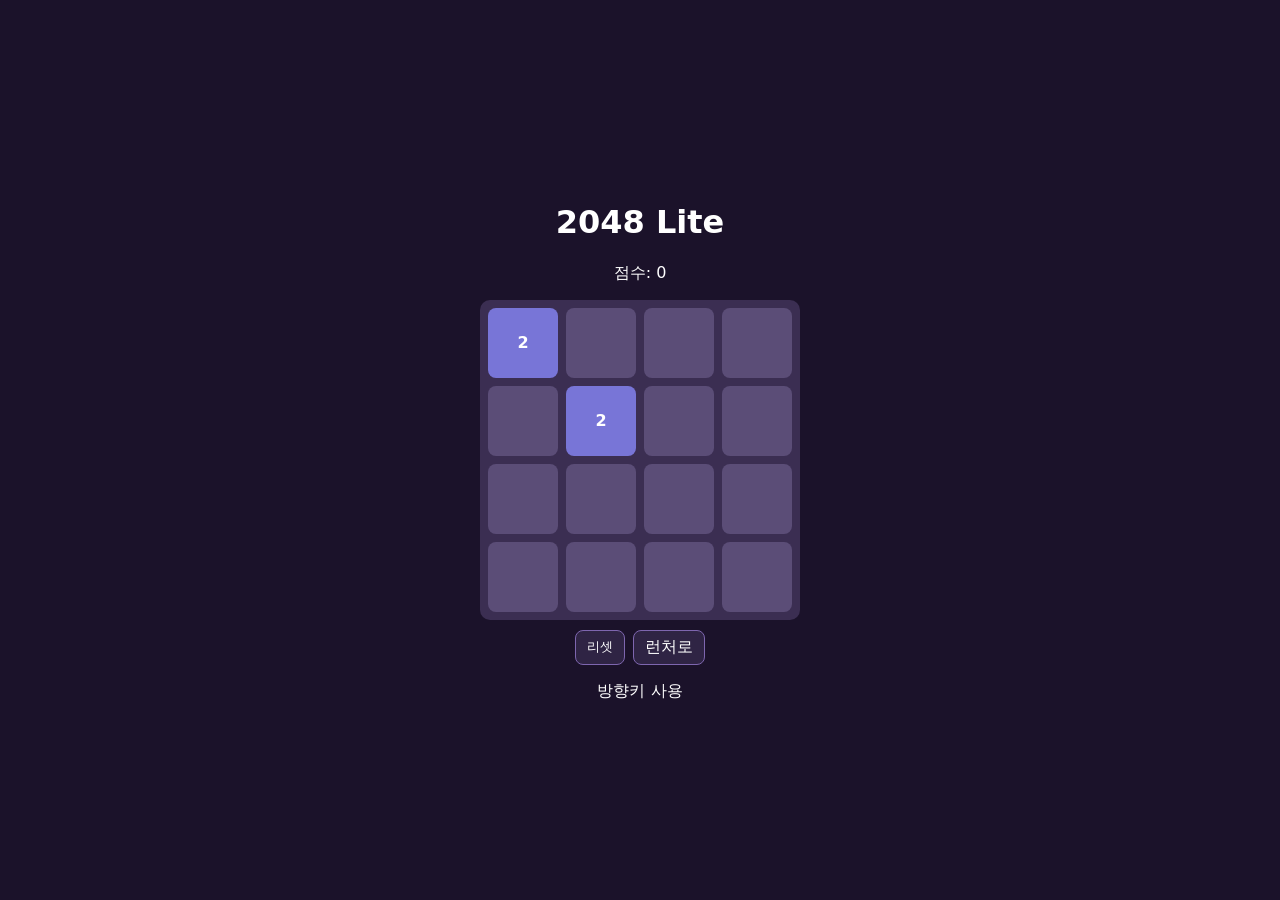
==== games/2048/index.html @ d4ab2a86 "Add 8 casual web games with planning and specs" ====
<!doctype html><html lang="ko"><head><meta charset="UTF-8"><meta name="viewport" content="width=device-width,initial-scale=1"><title>2048 Lite</title><link rel="stylesheet" href="styles.css"></head><body><main class="app"><h1>2048 Lite</h1><p>점수: <span id="score">0</span></p><div id="grid" class="grid"></div><div class="actions"><button id="reset">리셋</button><a href="../../index.html">런처로</a></div><p class="hint">방향키 사용</p></main><script src="game.js"></script></body></html>
---- games/2048/styles.css ----
body{margin:0;min-height:100vh;display:grid;place-items:center;background:#1b122a;color:#fff;font-family:system-ui}
.app{text-align:center}.grid{display:grid;grid-template-columns:repeat(4,70px);gap:8px;background:#3b2e52;padding:8px;border-radius:10px}
.cell{width:70px;height:70px;border-radius:8px;display:grid;place-items:center;font-weight:700;background:#5b4d77}
.actions{margin-top:10px;display:flex;gap:8px;justify-content:center}button,a{padding:.4rem .7rem;border:1px solid #7e66af;background:#2f2444;color:#fff;border-radius:8px;text-decoration:none}
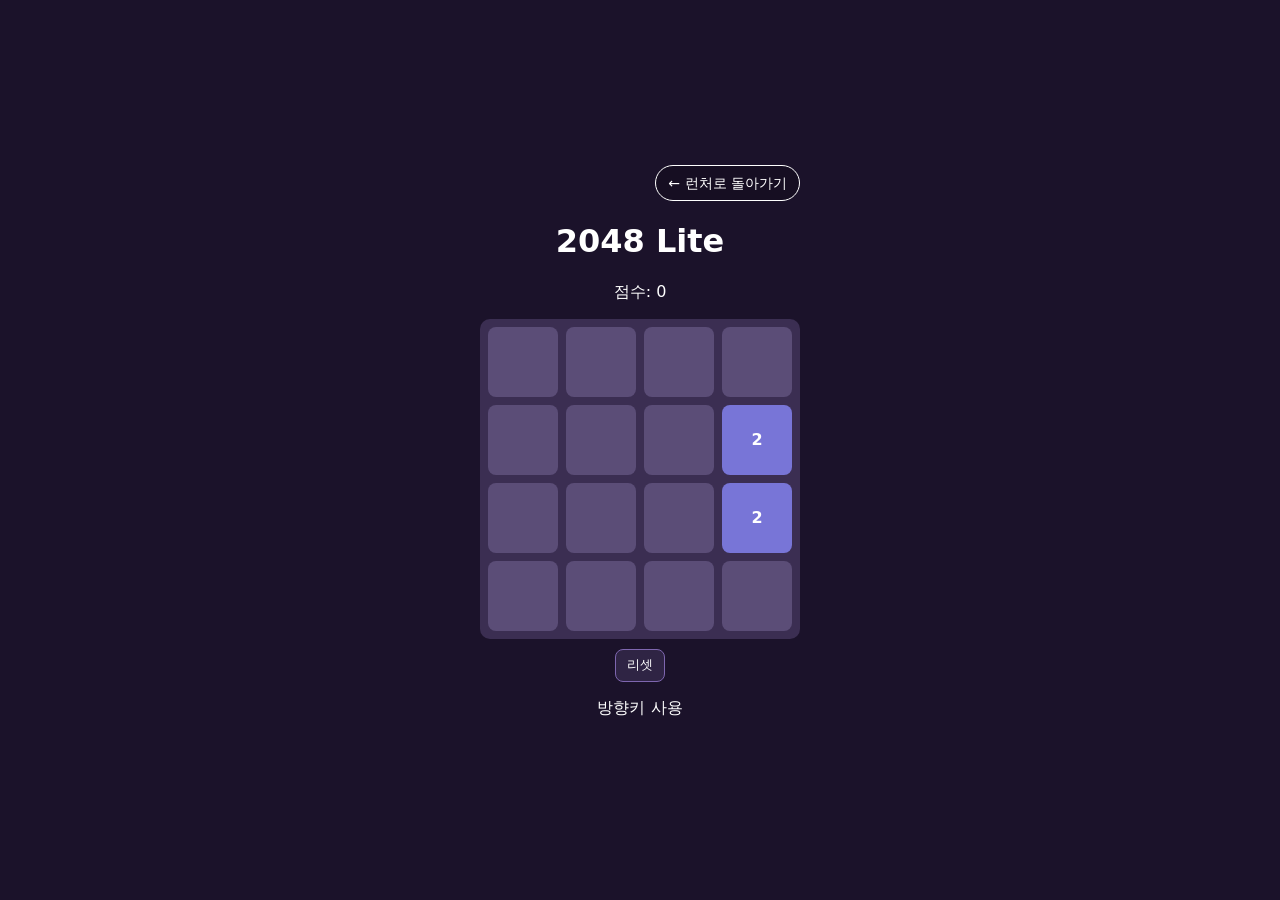
==== commit 986d6b1f: "Unify launcher button label and placement across games" ====
--- a/games/2048/index.html
+++ b/games/2048/index.html
@@ -1 +1 @@
-<!doctype html><html lang="ko"><head><meta charset="UTF-8"><meta name="viewport" content="width=device-width,initial-scale=1"><title>2048 Lite</title><link rel="stylesheet" href="styles.css"></head><body><main class="app"><h1>2048 Lite</h1><p>점수: <span id="score">0</span></p><div id="grid" class="grid"></div><div class="actions"><button id="reset">리셋</button><a href="../../index.html">런처로</a></div><p class="hint">방향키 사용</p></main><script src="game.js"></script></body></html>
+<!doctype html><html lang="ko"><head><meta charset="UTF-8"><meta name="viewport" content="width=device-width,initial-scale=1"><title>2048 Lite</title><link rel="stylesheet" href="styles.css"></head><body><main class="app"><nav class="top-nav"><a class="launcher-button" href="../../index.html">← 런처로 돌아가기</a></nav><h1>2048 Lite</h1><p>점수: <span id="score">0</span></p><div id="grid" class="grid"></div><div class="actions"><button id="reset">리셋</button></div><p class="hint">방향키 사용</p></main><script src="game.js"></script></body></html>
--- a/games/2048/styles.css
+++ b/games/2048/styles.css
@@ -2,3 +2,6 @@
 .app{text-align:center}.grid{display:grid;grid-template-columns:repeat(4,70px);gap:8px;background:#3b2e52;padding:8px;border-radius:10px}
 .cell{width:70px;height:70px;border-radius:8px;display:grid;place-items:center;font-weight:700;background:#5b4d77}
 .actions{margin-top:10px;display:flex;gap:8px;justify-content:center}button,a{padding:.4rem .7rem;border:1px solid #7e66af;background:#2f2444;color:#fff;border-radius:8px;text-decoration:none}
+
+.top-nav{display:flex;justify-content:flex-end;margin-bottom:.75rem}
+.launcher-button{padding:.45rem .75rem;border-radius:999px;border:1px solid currentColor;background:rgba(0,0,0,.2);color:inherit;text-decoration:none;font-size:.88rem}
